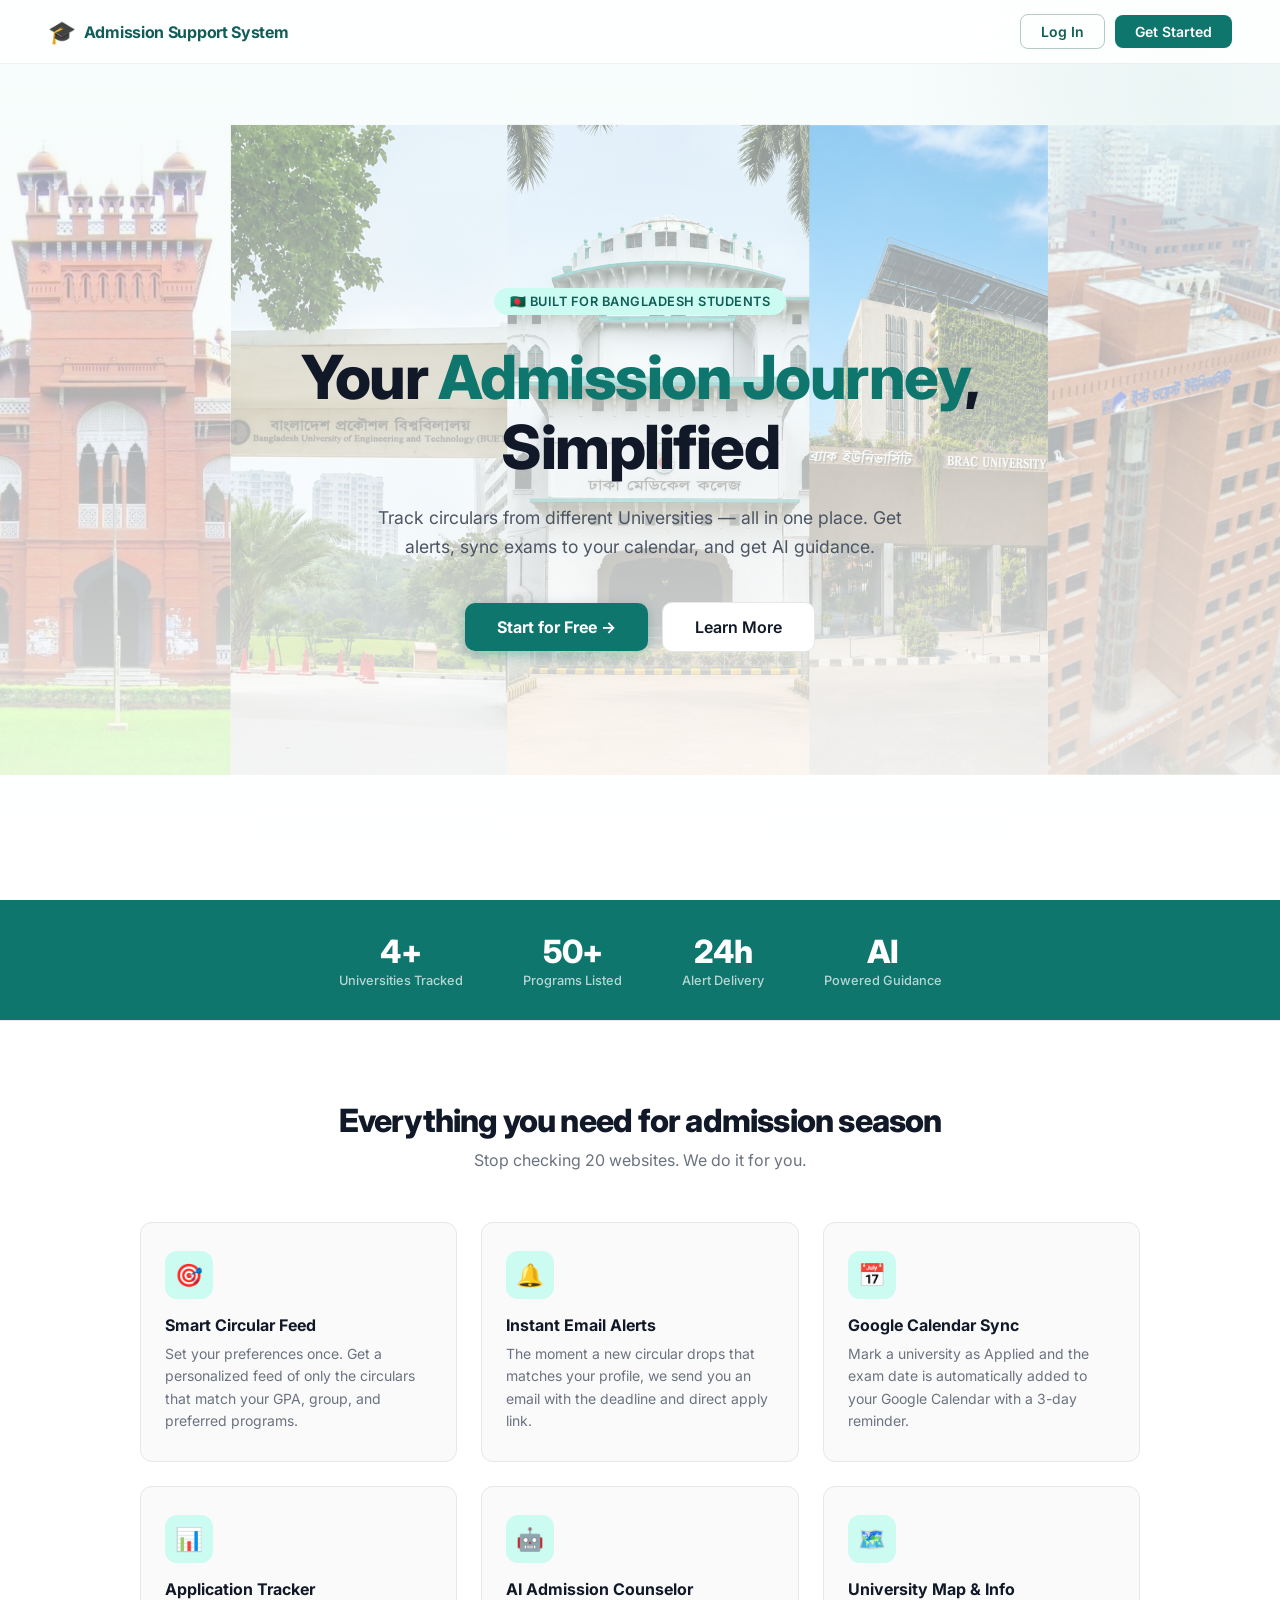
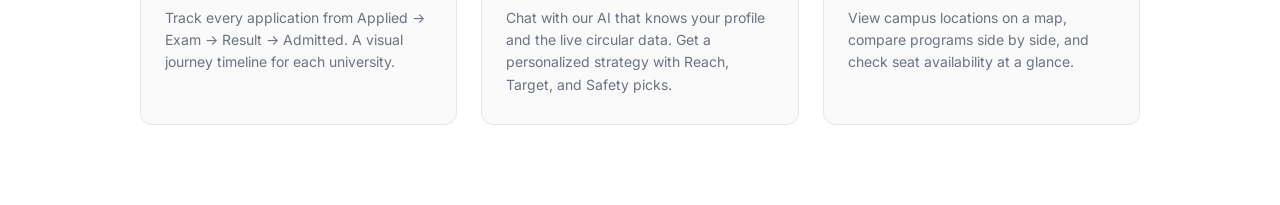
==== frontend/index.html @ 8756507c "Add files via upload" ====
<!DOCTYPE html>
<html lang="en">
<head>
  <meta charset="UTF-8">
  <meta name="viewport" content="width=device-width, initial-scale=1.0">
  <title>University Admission Support System</title>
  <link href="https://fonts.googleapis.com/css2?family=Inter:wght@400;500;600;700;800&display=swap" rel="stylesheet">
  <style>
    *, *::before, *::after { margin: 0; padding: 0; box-sizing: border-box; }
    :root {
      --primary: #0f766e; --primary-dark: #115e59;
      --primary-light: #ccfbf1; --text: #111827;
    }
    body {
      font-family: 'Inter', sans-serif;
    
      min-height: 100vh;
      overflow-x: hidden;
    }

    /* ── Navbar ── */
    .landing-nav {
      position: fixed; top: 0; left: 0; right: 0;
      height: 64px;
      display: flex; align-items: center; justify-content: space-between;
      padding: 0 48px;
      background: rgba(255,255,255,0.85);
      backdrop-filter: blur(12px);
      border-bottom: 1px solid rgba(14,81,75,0.08);
      z-index: 100;
    }
    .brand {
      font-size: 1rem; font-weight: 700;
      color: var(--primary-dark); letter-spacing: -0.3px;
      display: flex; align-items: center; gap: 8px;
    }
    .brand-icon { font-size: 1.4rem; }
    .nav-actions { display: flex; align-items: center; gap: 10px; }
    .btn-nav {
      padding: 8px 20px; border-radius: 8px;
      font-size: 0.875rem; font-weight: 600;
      text-decoration: none; transition: all 0.2s;
      cursor: pointer; border: none; font-family: inherit;
    }
    .btn-nav-ghost {
      background: transparent; color: var(--primary-dark);
      border: 1.5px solid rgba(14,81,75,0.3);
    }
    .btn-nav-ghost:hover { border-color: var(--primary); background: var(--primary-light); }
    .btn-nav-solid {
      background: var(--primary); color: white;
    }
    .btn-nav-solid:hover { background: var(--primary-dark); transform: translateY(-1px); }

    /* ── Hero ── */
    .hero {
      min-height: 100vh;
      display: flex; flex-direction: column;
      align-items: center; justify-content: center;
      text-align: center;
      padding: 100px 24px 60px;
      background:
        
      linear-gradient(rgba(240, 250, 249, 0.55), rgba(255, 255, 255, 0.9)), 
      url('image/uni.webp');
      background-size: cover;
      background-position: center;
      background-repeat: no-repeat;
      
      position: relative;
      overflow: hidden;
    }

    .hero::before {
      content: '';
      position: absolute;
      width: 600px; height: 600px;
      border-radius: 50%;
      background: radial-gradient(circle, rgba(15,118,110,0.06) 0%, transparent 70%);
      top: -200px; right: -200px;
      pointer-events: none;
    }

    .hero-eyebrow {
      display: inline-flex; align-items: center; gap: 8px;
      padding: 6px 16px;
      background: var(--primary-light);
      color: var(--primary-dark);
      border-radius: 20px;
      font-size: 0.8rem; font-weight: 600;
      letter-spacing: 0.5px;
      margin-bottom: 28px;
      text-transform: uppercase;
    }

    .hero h1 {
      font-size: clamp(2.2rem, 5vw, 3.8rem);
      font-weight: 800;
      color: var(--text);
      line-height: 1.15;
      letter-spacing: -1.5px;
      max-width: 800px;
      margin-bottom: 20px;
    }

    .hero h1 .highlight {
      color: var(--primary);
      position: relative;
    }

    .hero p {
      font-size: 1.1rem;
      color: #4b5563;
      max-width: 560px;
      line-height: 1.7;
      margin-bottom: 40px;
      font-weight: 400;
    }

    .hero-actions {
      display: flex; gap: 14px; align-items: center; flex-wrap: wrap; justify-content: center;
    }

    .btn-hero-primary {
      padding: 14px 32px;
      background: var(--primary); color: white;
      border-radius: 10px; font-size: 1rem;
      font-weight: 700; text-decoration: none;
      transition: all 0.2s; border: none; cursor: pointer;
      font-family: inherit;
      box-shadow: 0 4px 14px rgba(15,118,110,0.35);
    }
    .btn-hero-primary:hover { background: var(--primary-dark); transform: translateY(-2px); box-shadow: 0 8px 20px rgba(15,118,110,0.4); }

    .btn-hero-ghost {
      padding: 14px 32px;
      background: white; color: var(--text);
      border: 1.5px solid #e5e7eb;
      border-radius: 10px; font-size: 1rem;
      font-weight: 600; text-decoration: none;
      transition: all 0.2s; cursor: pointer; font-family: inherit;
    }
    .btn-hero-ghost:hover { border-color: var(--primary); color: var(--primary); background: var(--primary-light); }

    /* ── Features ── */
    .features {
      padding: 80px 48px;
      background: white;
      border-top: 1px solid #e5e7eb;
    }

    .features-header {
      text-align: center; margin-bottom: 52px;
    }
    .features-header h2 {
      font-size: 2rem; font-weight: 800;
      color: var(--text); letter-spacing: -0.8px;
      margin-bottom: 10px;
    }
    .features-header p { color: #6b7280; font-size: 1rem; }

    .features-grid {
      display: grid;
      grid-template-columns: repeat(3, 1fr);
      gap: 24px; max-width: 1000px; margin: 0 auto;
    }

    @media (max-width: 768px) {
      .features-grid { grid-template-columns: 1fr; }
      .landing-nav { padding: 0 20px; }
      .features { padding: 60px 20px; }
    }

    .feature-card {
      padding: 28px 24px;
      border: 1px solid #e5e7eb;
      border-radius: 12px;
      transition: all 0.25s;
      background: #fafafa;
    }
    .feature-card:hover { border-color: var(--primary); background: white; transform: translateY(-3px); box-shadow: 0 8px 24px rgba(0,0,0,0.07); }

    .feature-icon {
      width: 48px; height: 48px;
      background: var(--primary-light);
      border-radius: 12px;
      display: flex; align-items: center; justify-content: center;
      font-size: 1.4rem;
      margin-bottom: 16px;
    }

    .feature-card h3 { font-size: 1rem; font-weight: 700; color: var(--text); margin-bottom: 8px; }
    .feature-card p { font-size: 0.875rem; color: #6b7280; line-height: 1.6; }

    /* ── Modal ── */
    .modal-overlay {
      display: none; position: fixed; inset: 0;
      background: rgba(0,0,0,0.5); backdrop-filter: blur(4px);
      z-index: 500; align-items: center; justify-content: center; padding: 20px;
    }
    .modal-overlay.open { display: flex; }
    .modal-box {
      background: white; border-radius: 16px;
      padding: 36px; max-width: 640px; width: 100%;
      max-height: 80vh; overflow-y: auto;
      position: relative;
      animation: modalIn 0.3s ease;
    }
    @keyframes modalIn { from { transform: translateY(20px); opacity: 0; } to { transform: translateY(0); opacity: 1; } }
    .modal-close {
      position: absolute; top: 16px; right: 20px;
      background: none; border: none; font-size: 1.5rem;
      color: #9ca3af; cursor: pointer; transition: color 0.2s;
    }
    .modal-close:hover { color: #ef4444; }
    .modal-box h2 { font-size: 1.4rem; font-weight: 800; color: var(--primary-dark); margin-bottom: 14px; }
    .modal-box p { color: #4b5563; font-size: 0.9rem; line-height: 1.7; margin-bottom: 14px; }
    .modal-box ul { padding-left: 20px; color: #4b5563; font-size: 0.875rem; line-height: 1.8; }
    .modal-box ul li { margin-bottom: 6px; }

    /* ── Stats strip ── */
    .stats-strip {
      background: var(--primary);
      padding: 32px 48px;
      display: flex; align-items: center; justify-content: center; gap: 60px;
      flex-wrap: wrap;
    }
    .strip-stat { text-align: center; }
    .strip-stat .num { font-size: 2rem; font-weight: 800; color: white; letter-spacing: -1px; }
    .strip-stat .lbl { font-size: 0.8rem; color: rgba(255,255,255,0.7); font-weight: 500; margin-top: 2px; }
  </style>
</head>
<body>

  <nav class="landing-nav">
    <div class="brand">
      <span class="brand-icon">🎓</span>
      Admission Support System
    </div>
    <div class="nav-actions">
      <a href="auth.html" class="btn-nav btn-nav-ghost">Log In</a>
      <a href="auth.html#signup" class="btn-nav btn-nav-solid">Get Started</a>
    </div>
  </nav>

  <section class="hero">
    <div class="hero-eyebrow">🇧🇩 Built for Bangladesh Students</div>
    <h1>Your <span class="highlight">Admission Journey</span>,<br>Simplified</h1>
    <p>Track circulars from different Universities — all in one place. Get alerts, sync exams to your calendar, and get AI guidance.</p>
    <div class="hero-actions">
      <a href="auth.html#signup" class="btn-hero-primary">Start for Free →</a>
      <button class="btn-hero-ghost" onclick="document.getElementById('modal').classList.add('open')">Learn More</button>
    </div>
  </section>

  <div class="stats-strip">
    <div class="strip-stat"><div class="num">4+</div><div class="lbl">Universities Tracked</div></div>
    <div class="strip-stat"><div class="num">50+</div><div class="lbl">Programs Listed</div></div>
    <div class="strip-stat"><div class="num">24h</div><div class="lbl">Alert Delivery</div></div>
    <div class="strip-stat"><div class="num">AI</div><div class="lbl">Powered Guidance</div></div>
  </div>

  <section class="features">
    <div class="features-header">
      <h2>Everything you need for admission season</h2>
      <p>Stop checking 20 websites. We do it for you.</p>
    </div>
    <div class="features-grid">
      <div class="feature-card">
        <div class="feature-icon">🎯</div>
        <h3>Smart Circular Feed</h3>
        <p>Set your preferences once. Get a personalized feed of only the circulars that match your GPA, group, and preferred programs.</p>
      </div>
      <div class="feature-card">
        <div class="feature-icon">🔔</div>
        <h3>Instant Email Alerts</h3>
        <p>The moment a new circular drops that matches your profile, we send you an email with the deadline and direct apply link.</p>
      </div>
      <div class="feature-card">
        <div class="feature-icon">📅</div>
        <h3>Google Calendar Sync</h3>
        <p>Mark a university as Applied and the exam date is automatically added to your Google Calendar with a 3-day reminder.</p>
      </div>
      <div class="feature-card">
        <div class="feature-icon">📊</div>
        <h3>Application Tracker</h3>
        <p>Track every application from Applied → Exam → Result → Admitted. A visual journey timeline for each university.</p>
      </div>
      <div class="feature-card">
        <div class="feature-icon">🤖</div>
        <h3>AI Admission Counselor</h3>
        <p>Chat with our AI that knows your profile and the live circular data. Get a personalized strategy with Reach, Target, and Safety picks.</p>
      </div>
      <div class="feature-card">
        <div class="feature-icon">🗺️</div>
        <h3>University Map & Info</h3>
        <p>View campus locations on a map, compare programs side by side, and check seat availability at a glance.</p>
      </div>
    </div>
  </section>

  <!-- Modal -->
  <div class="modal-overlay" id="modal" onclick="if(event.target===this)this.classList.remove('open')">
    <div class="modal-box">
      <button class="modal-close" onclick="document.getElementById('modal').classList.remove('open')">✕</button>
      <h2>About the Platform</h2>
      <p>Every admission season in Bangladesh, HSC graduates are forced to monitor 20+ university websites simultaneously. Missing a deadline means missing an opportunity — just because of scattered, inconsistent information.</p>
      <p>The <strong>University Admission Support System</strong> solves this by aggregating all admission circulars into one intelligent, personalized interface.</p>
      <p><strong>What we cover:</strong></p>
      <ul>
        <li>Personalized circular feed matched to your GPA, group, and preferences</li>
        <li>Automated email alerts the moment matching circulars are published</li>
        <li>Application tracker with a full journey timeline per university</li>
        <li>Google Calendar auto-sync for exam dates</li>
        <li>AI counselor that gives you a real strategy — not generic advice</li>
        <li>Seat availability visualization and university comparison</li>
      </ul>
    </div>
  </div>

</body>
</html>
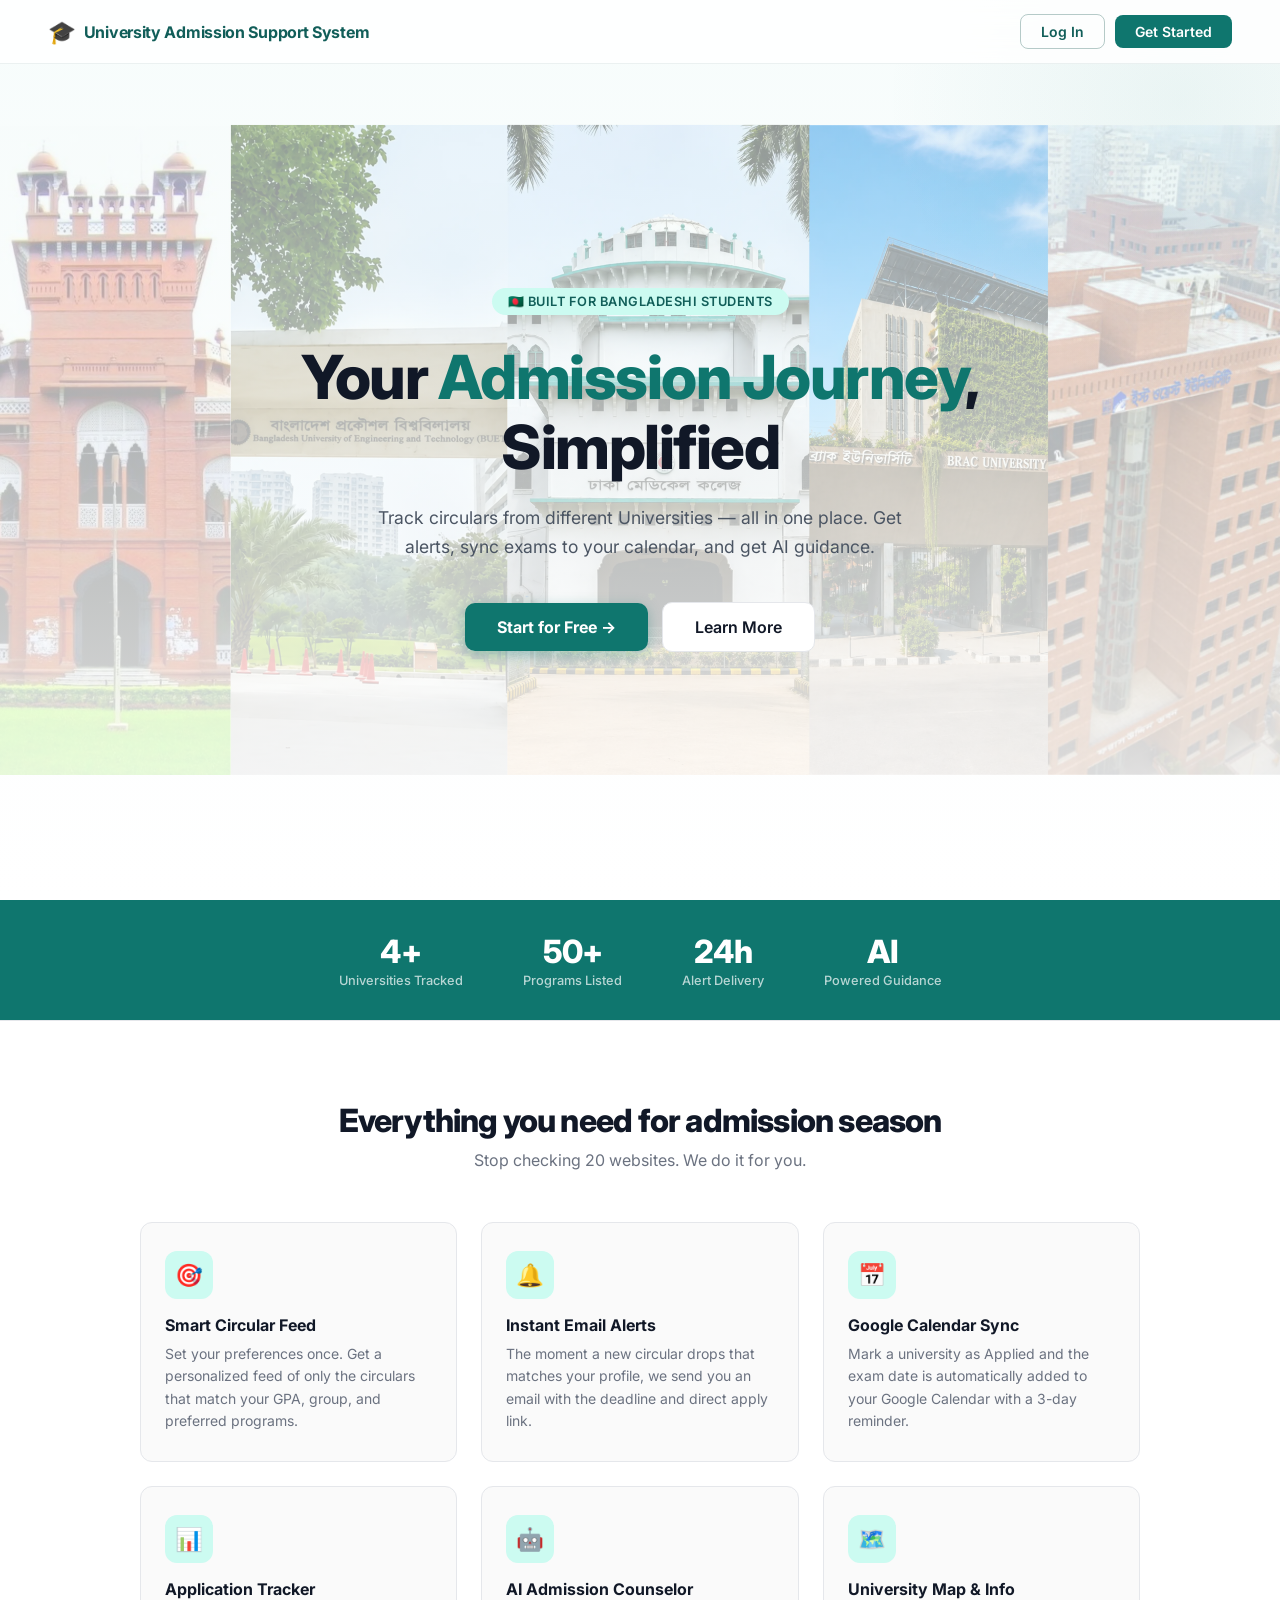
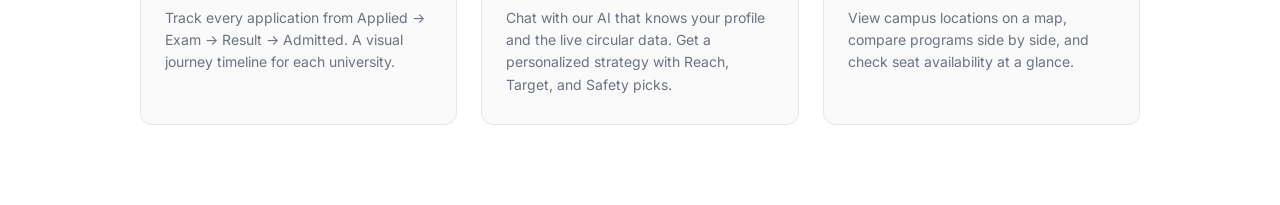
==== commit 6d7d30b7: "Add files via upload" ====
--- a/frontend/index.html
+++ b/frontend/index.html
@@ -235,7 +235,7 @@
   <nav class="landing-nav">
     <div class="brand">
       <span class="brand-icon">🎓</span>
-      Admission Support System
+      University Admission Support System
     </div>
     <div class="nav-actions">
       <a href="auth.html" class="btn-nav btn-nav-ghost">Log In</a>
@@ -244,7 +244,7 @@
   </nav>
 
   <section class="hero">
-    <div class="hero-eyebrow">🇧🇩 Built for Bangladesh Students</div>
+    <div class="hero-eyebrow">🇧🇩 Built for Bangladeshi Students</div>
     <h1>Your <span class="highlight">Admission Journey</span>,<br>Simplified</h1>
     <p>Track circulars from different Universities — all in one place. Get alerts, sync exams to your calendar, and get AI guidance.</p>
     <div class="hero-actions">
